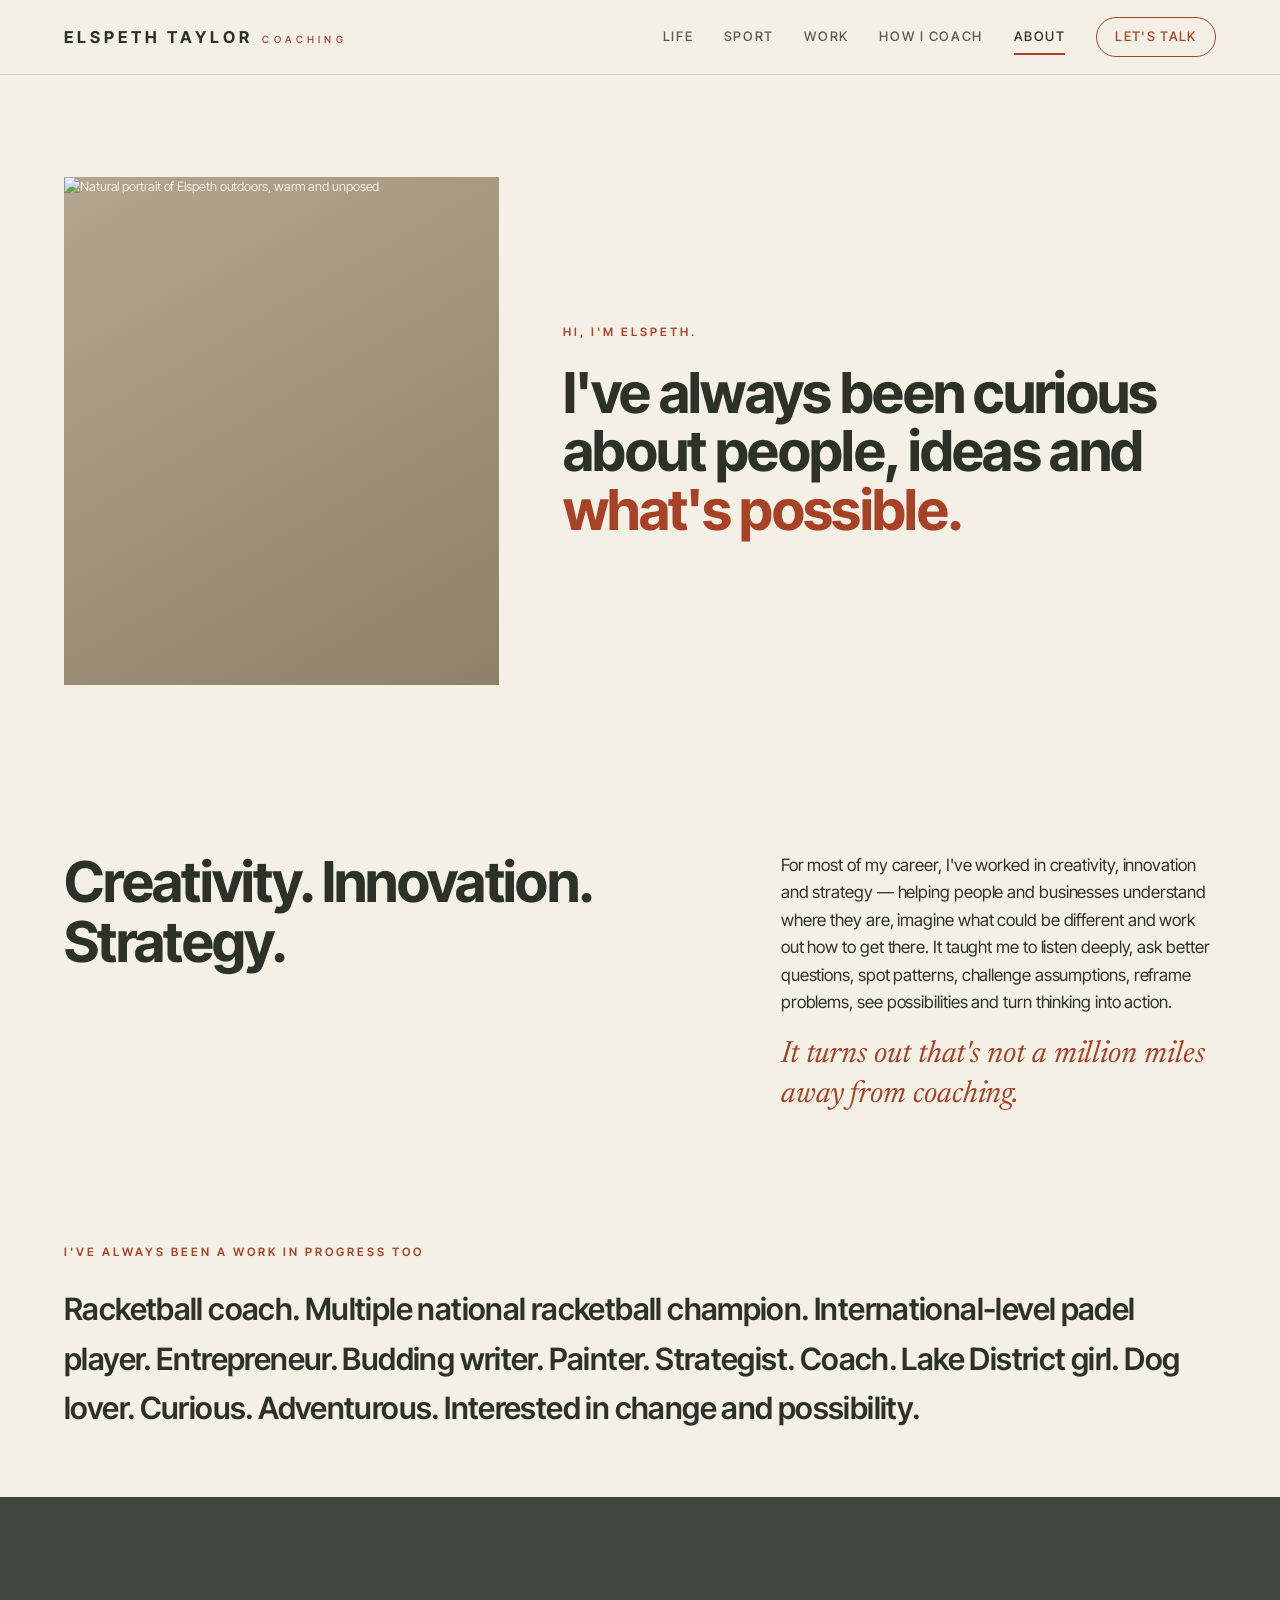
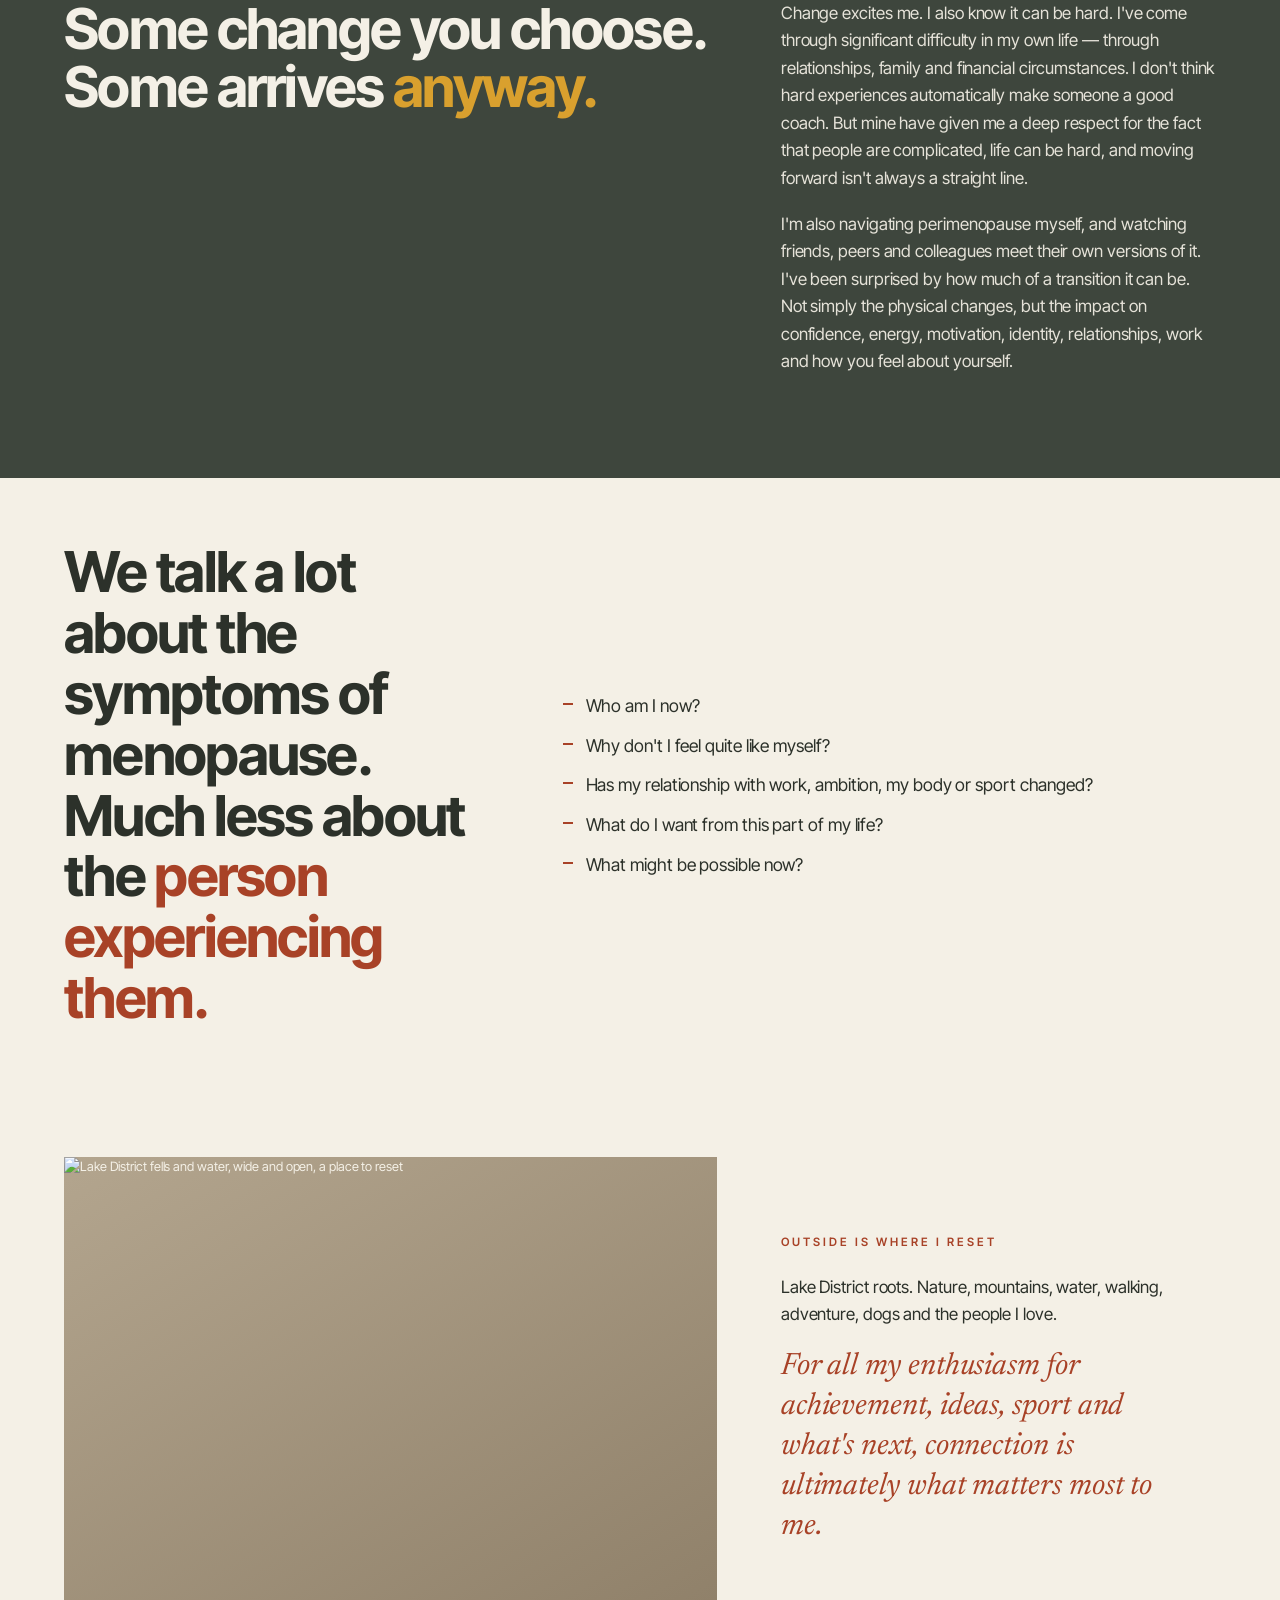
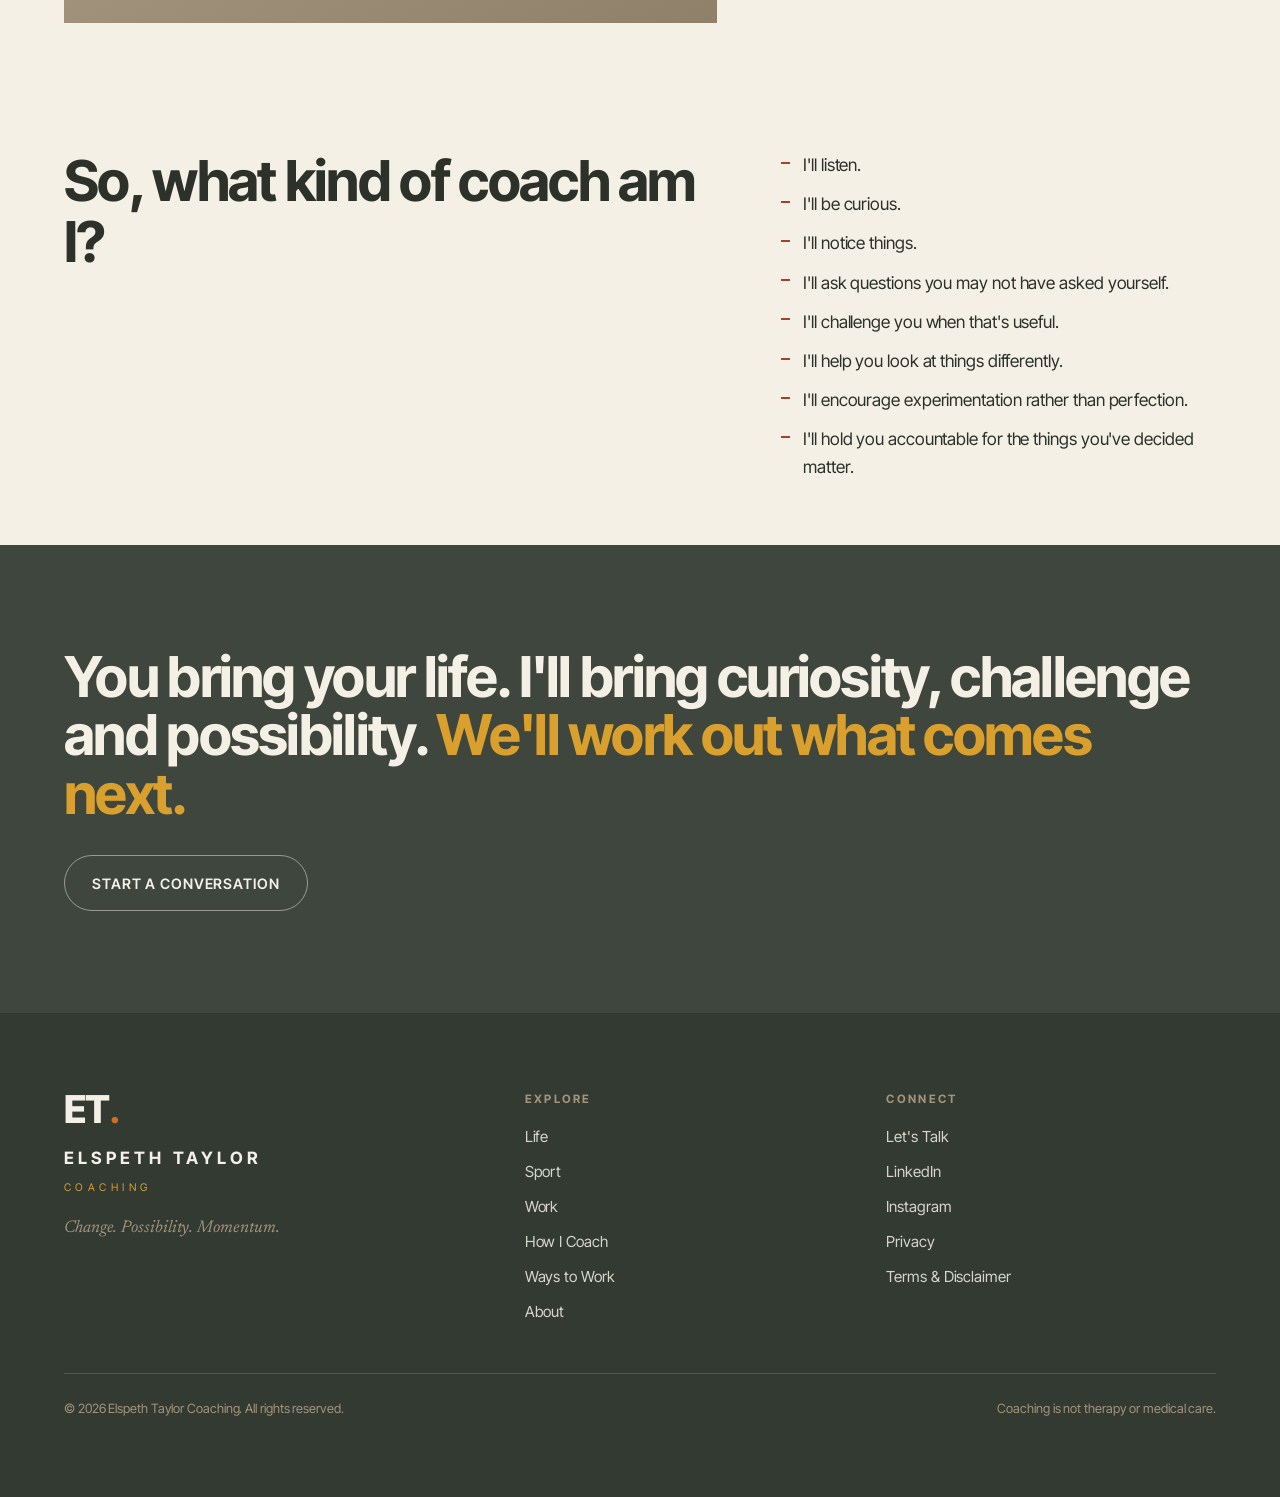
==== about.html @ 3a23cfb6 "Add files via upload" ====
<!DOCTYPE html>
<html lang="en-GB">
<head>
<meta charset="UTF-8">
<meta name="viewport" content="width=device-width, initial-scale=1.0">
<title>About Elspeth — Elspeth Taylor Coaching</title>
<meta name="description" content="Strategist, coach, competitor, creative, curious human. Elspeth Taylor on creativity and strategy, sport, midlife, perimenopause, the Lake District and what's possible now.">
<meta property="og:title" content="About — Elspeth Taylor Coaching">
<meta property="og:description" content="Hi, I'm Elspeth. I've always been curious about people, ideas and what's possible.">
<meta property="og:type" content="website">
<link rel="preconnect" href="https://fonts.googleapis.com">
<link rel="preconnect" href="https://fonts.gstatic.com" crossorigin>
<link href="https://fonts.googleapis.com/css2?family=Inter+Tight:ital,wght@0,400;0,500;0,600;0,700;0,800;1,400&family=Newsreader:ital,opsz,wght@1,6..72,400;0,6..72,500&display=swap" rel="stylesheet">
<link rel="stylesheet" href="styles.css">
</head>
<body>
<a href="#main" class="skip">Skip to content</a>
<header class="site">
  <div class="wrap bar">
    <a href="index.html" class="brand" aria-label="Elspeth Taylor Coaching — home">
      <span class="name">ELSPETH TAYLOR</span><span class="desc">Coaching</span><span class="et" aria-hidden="true">ET<b>.</b></span>
    </a>
    <button class="menu-btn" aria-expanded="false" aria-controls="mainnav">Menu</button>
    <nav class="main" id="mainnav" aria-label="Primary">
      <a href="life.html">Life</a><a href="sport.html">Sport</a><a href="work.html">Work</a><a href="how-i-coach.html">How I Coach</a><a href="about.html">About</a><a href="lets-talk.html" class="talk">Let's Talk</a>
    </nav>
  </div>
</header>

<main id="main">
  <section class="block">
    <div class="wrap grid-2 lean">
      <img class="art reveal" src="images/about-elspeth-portrait.jpg" alt="Natural portrait of Elspeth outdoors, warm and unposed" width="1200" height="1400" loading="eager" decoding="async" style="min-height:400px">
      <div class="stack reveal" style="align-self:center">
        <p class="eyebrow" style="color:var(--copper)">Hi, I'm Elspeth.</p>
        <h1 class="statement" style="color:var(--ink);font-size:var(--fs-h2)">I've always been curious about people, ideas and <span class="c">what's possible.</span></h1>
      </div>
    </div>
  </section>

  <section class="block tight">
    <div class="wrap grid-2 lean-r">
      <h2 class="pull reveal">Creativity. Innovation. Strategy.</h2>
      <div class="stack reveal measure-wide" style="align-self:center">
        <p>For most of my career, I've worked in creativity, innovation and strategy — helping people and businesses understand where they are, imagine what could be different and work out how to get there. It taught me to listen deeply, ask better questions, spot patterns, challenge assumptions, reframe problems, see possibilities and turn thinking into action.</p>
        <p class="aside" style="color:var(--copper)">It turns out that's not a million miles away from coaching.</p>
      </div>
    </div>
  </section>

  <section class="block tight">
    <div class="wrap">
      <p class="eyebrow reveal">I've always been a work in progress too</p>
      <p class="reveal" style="font-size:var(--fs-h3);font-weight:600;max-width:none;letter-spacing:-.02em">Racketball coach. Multiple national racketball champion. International-level padel player. Entrepreneur. Budding writer. Painter. Strategist. Coach. Lake District girl. Dog lover. Curious. Adventurous. Interested in change and possibility.</p>
    </div>
  </section>

  <section class="block band">
    <div class="wrap grid-2 lean-r">
      <h2 class="statement reveal" style="font-size:var(--fs-h2)">Some change you choose.<br>Some arrives <span class="c">anyway.</span></h2>
      <div class="stack reveal measure-wide" style="align-self:center">
        <p style="color:var(--ivory);opacity:.92">Change excites me. I also know it can be hard. I've come through significant difficulty in my own life — through relationships, family and financial circumstances. I don't think hard experiences automatically make someone a good coach. But mine have given me a deep respect for the fact that people are complicated, life can be hard, and moving forward isn't always a straight line.</p>
        <p style="color:var(--ivory);opacity:.92">I'm also navigating perimenopause myself, and watching friends, peers and colleagues meet their own versions of it. I've been surprised by how much of a transition it can be. Not simply the physical changes, but the impact on confidence, energy, motivation, identity, relationships, work and how you feel about yourself.</p>
      </div>
    </div>
  </section>

  <section class="block tight">
    <div class="wrap grid-2 lean">
      <h2 class="pull reveal">We talk a lot about the symptoms of menopause. Much less about the <span class="c">person experiencing them.</span></h2>
      <div class="reveal" style="align-self:center">
        <ul class="clean" style="font-size:1.1rem">
          <li>Who am I now?</li>
          <li>Why don't I feel quite like myself?</li>
          <li>Has my relationship with work, ambition, my body or sport changed?</li>
          <li>What do I want from this part of my life?</li>
          <li>What might be possible now?</li>
        </ul>
      </div>
    </div>
  </section>

  <section class="block tight">
    <div class="wrap grid-2 lean-r">
      <img class="art reveal" src="images/about-lakes-reset.jpg" alt="Lake District fells and water, wide and open, a place to reset" width="1400" height="1000" loading="lazy" decoding="async" style="min-height:300px">
      <div class="stack reveal" style="align-self:center">
        <p class="eyebrow" style="color:var(--copper)">Outside is where I reset</p>
        <p>Lake District roots. Nature, mountains, water, walking, adventure, dogs and the people I love.</p>
        <p class="aside" style="color:var(--copper)">For all my enthusiasm for achievement, ideas, sport and what's next, connection is ultimately what matters most to me.</p>
      </div>
    </div>
  </section>

  <section class="block tight">
    <div class="wrap grid-2 lean-r">
      <h2 class="pull reveal">So, what kind of coach am I?</h2>
      <div class="reveal" style="align-self:center">
        <ul class="clean" style="font-size:1.08rem">
          <li>I'll listen.</li>
          <li>I'll be curious.</li>
          <li>I'll notice things.</li>
          <li>I'll ask questions you may not have asked yourself.</li>
          <li>I'll challenge you when that's useful.</li>
          <li>I'll help you look at things differently.</li>
          <li>I'll encourage experimentation rather than perfection.</li>
          <li>I'll hold you accountable for the things you've decided matter.</li>
        </ul>
      </div>
    </div>
  </section>

  <section class="block band">
    <div class="wrap">
      <h2 class="statement reveal" style="font-size:var(--fs-h2)">You bring your life. I'll bring curiosity, challenge and possibility. <span class="c">We'll work out what comes next.</span></h2>
      <div class="reveal" style="margin-top:2rem"><a href="lets-talk.html" class="btn btn-light">Start a conversation</a></div>
    </div>
  </section>
</main>

<footer class="site">
  <div class="wrap">
    <div class="top">
      <div><div class="et-mark" aria-hidden="true">ET<b>.</b></div><div class="name">ELSPETH TAYLOR</div><div class="desc">Coaching</div><div class="sig">Change. Possibility. Momentum.</div></div>
      <div><h5>Explore</h5><div class="fnav"><a href="life.html">Life</a><a href="sport.html">Sport</a><a href="work.html">Work</a><a href="how-i-coach.html">How I Coach</a><a href="ways-to-work.html">Ways to Work</a><a href="about.html">About</a></div></div>
      <div><h5>Connect</h5><div class="fnav"><a href="lets-talk.html">Let's Talk</a><a href="#" aria-label="LinkedIn (add link)">LinkedIn</a><a href="#" aria-label="Instagram (add link)">Instagram</a><a href="privacy.html">Privacy</a><a href="terms.html">Terms &amp; Disclaimer</a></div></div>
    </div>
    <div class="legal"><span>© <span id="yr"></span> Elspeth Taylor Coaching. All rights reserved.</span><span>Coaching is not therapy or medical care.</span></div>
  </div>
</footer>
<script src="script.js"></script>
</body>
</html>
---- styles.css ----
:root{
  --ivory:#F4F0E6;
  --olive:#3E463D;
  --olive-deep:#333A31;
  --copper:#A84227;
  --burnt:#D76A27;
  --ochre:#D9A02E;
  --taupe:#A2947D;
  --ink:#2C312A;
  --ivory-2:#EAE4D6;
  --line:rgba(62,70,61,.18);
  --sans:'Inter Tight', system-ui, -apple-system, sans-serif;
  --serif:'Newsreader', Georgia, serif;
  --wrap:1280px;
  --gutter:clamp(1.25rem,5vw,5rem);
  --fs-hero:clamp(2.9rem,8.5vw,7.5rem);
  --fs-display:clamp(2.2rem,6vw,5rem);
  --fs-h2:clamp(1.9rem,4.4vw,3.6rem);
  --fs-h3:clamp(1.35rem,2.4vw,2.1rem);
  --fs-lead:clamp(1.2rem,1.9vw,1.6rem);
}
*{box-sizing:border-box;margin:0;padding:0}
html{scroll-behavior:smooth}
body{font-family:var(--sans);background:var(--ivory);color:var(--ink);font-size:1.0625rem;line-height:1.62;font-weight:400;-webkit-font-smoothing:antialiased;letter-spacing:-.005em}
::selection{background:var(--copper);color:var(--ivory)}
a{color:inherit;text-decoration:none}
img{max-width:100%;display:block}

.skip{position:absolute;left:-999px;top:0;background:var(--olive);color:var(--ivory);padding:.7rem 1.1rem;z-index:200}
.skip:focus{left:.6rem;top:.6rem}

.wrap{max-width:var(--wrap);margin:0 auto;padding-inline:var(--gutter)}

/* header */
header.site{position:sticky;top:0;z-index:100;background:rgba(244,240,230,.86);backdrop-filter:blur(10px);border-bottom:1px solid var(--line)}
.bar{display:flex;align-items:center;justify-content:space-between;gap:1rem;height:74px}
.brand{display:flex;align-items:baseline;gap:.6rem;line-height:1}
.brand .name{font-weight:700;font-size:1.02rem;letter-spacing:.24em;color:var(--ink)}
.brand .desc{font-weight:500;font-size:.62rem;letter-spacing:.42em;color:var(--copper);text-transform:uppercase}
.brand .et{display:none;font-weight:800;font-size:1.35rem;letter-spacing:-.04em}
.brand .et b{color:var(--copper)}
nav.main{display:flex;align-items:center;gap:clamp(1rem,2.4vw,2.3rem)}
nav.main a{font-size:.82rem;font-weight:500;letter-spacing:.12em;text-transform:uppercase;padding:.35rem 0;position:relative;color:var(--ink);opacity:.78;transition:opacity .25s}
nav.main a:hover{opacity:1}
nav.main a.active{opacity:1}
nav.main a.active::after{content:"";position:absolute;left:0;right:0;bottom:-2px;height:2px;background:var(--copper)}
nav.main a.talk{color:var(--copper);opacity:1;border:1px solid var(--copper);border-radius:999px;padding:.5rem 1.15rem;letter-spacing:.1em}
nav.main a.talk:hover{background:var(--copper);color:var(--ivory)}
nav.main a.talk::after{display:none}
.menu-btn{display:none;background:none;border:0;cursor:pointer;font-family:var(--sans);font-size:.8rem;letter-spacing:.14em;text-transform:uppercase;color:var(--ink)}

/* sections */
main{display:block}
section.block{padding-block:clamp(3.5rem,8vw,7rem)}
section.block.tight{padding-block:clamp(2.5rem,5vw,4rem)}

.eyebrow{font-size:.72rem;font-weight:600;letter-spacing:.26em;text-transform:uppercase;color:var(--copper);margin-bottom:1.4rem}
h1,h2,h3{font-weight:700;line-height:1.02;letter-spacing:-.025em}
p.lead{font-size:var(--fs-lead);line-height:1.45;max-width:34ch;color:var(--olive)}
p{max-width:62ch}
.measure-wide p{max-width:70ch}

/* hero */
.hero{min-height:calc(100svh - 74px);display:grid;grid-template-columns:1.15fr .85fr;align-items:stretch}
.hero-copy{display:flex;flex-direction:column;justify-content:center;padding:clamp(2rem,5vw,4rem) var(--gutter);padding-left:max(var(--gutter),calc((100vw - var(--wrap))/2 + var(--gutter)))}
.hero h1{font-size:var(--fs-hero);font-weight:800;letter-spacing:-.03em}
.hero h1 .p{color:var(--copper)}
.hero .sub{font-size:var(--fs-lead);margin-top:1.6rem;max-width:30ch;color:var(--olive)}
.hero .say{margin-top:1.1rem;max-width:44ch;color:var(--olive);opacity:.9}
.hero .cta-row{margin-top:2.4rem;display:flex;gap:1rem;flex-wrap:wrap;align-items:center}
.hero-art{position:relative;overflow:hidden}

/* buttons */
.btn{display:inline-flex;align-items:center;gap:.6rem;font-weight:600;font-size:.9rem;letter-spacing:.06em;text-transform:uppercase;padding:.95rem 1.7rem;border-radius:999px;cursor:pointer;transition:transform .2s,background .2s,color .2s;border:1px solid transparent}
.btn-primary{background:var(--copper);color:var(--ivory)}
.btn-primary:hover{background:var(--olive)}
.btn-ghost{border-color:var(--olive);color:var(--olive)}
.btn-ghost:hover{background:var(--olive);color:var(--ivory)}
.btn-light{border-color:rgba(244,240,230,.5);color:var(--ivory)}
.btn-light:hover{background:var(--ivory);color:var(--olive)}
.textlink{font-weight:600;letter-spacing:.02em;border-bottom:2px solid var(--copper);padding-bottom:2px;transition:color .2s,border-color .2s}
.textlink:hover{color:var(--copper)}

/* real photos fill their slots and crop gracefully */
img.hero-art,img.art{width:100%;height:100%;object-fit:cover;display:block;background:linear-gradient(150deg,#b3a58e,#8f8069);color:var(--ivory);font-size:.8rem}
img.hero-art{min-height:44vh}
img.art{min-height:260px}
.hero-art,.art{overflow:hidden}

/* image fields (art-directed placeholders — replace with real photography) */
.field{position:relative;overflow:hidden;background:var(--taupe);color:var(--ivory);min-height:100%}
.field::after{content:attr(data-label);position:absolute;left:1.1rem;bottom:.9rem;font-size:.66rem;letter-spacing:.22em;text-transform:uppercase;opacity:.85;font-weight:600}
.field.f-olive{background:linear-gradient(150deg,#4a5347,#2f352d)}
.field.f-copper{background:linear-gradient(150deg,#b8532f,#8a3620)}
.field.f-burnt{background:linear-gradient(150deg,#e07b34,#b4531f)}
.field.f-taupe{background:linear-gradient(150deg,#b3a58e,#8f8069)}
.field.f-ochre{background:linear-gradient(150deg,#e0ab3d,#b98216);color:var(--olive-deep)}
.field .ph{position:absolute;inset:0;display:grid;place-items:center;font-family:var(--serif);font-style:italic;font-size:clamp(1rem,2vw,1.5rem);opacity:.5;padding:2rem;text-align:center}

/* colour-field band */
.band{background:var(--olive);color:var(--ivory)}
.band .eyebrow{color:var(--ochre)}
.band .rule{border-color:rgba(244,240,230,.25)}
.statement{font-size:var(--fs-display);font-weight:700;line-height:1.04;letter-spacing:-.03em}
.statement .c{color:var(--copper)}
.band .statement .c{color:var(--ochre)}

/* three ways in */
.door{display:grid;grid-template-columns:1fr 1fr;min-height:min(72vh,640px);border-top:1px solid var(--line)}
.door:last-child{border-bottom:1px solid var(--line)}
.door .txt{display:flex;flex-direction:column;justify-content:center;padding:clamp(2.2rem,5vw,4.5rem) var(--gutter)}
.door:nth-child(even) .txt{order:2}
.door h3{font-size:var(--fs-display);font-weight:800;letter-spacing:-.03em}
.door .num{font-family:var(--serif);font-style:italic;color:var(--copper);font-size:1.1rem;margin-bottom:1rem}
.door .tags{margin:1.3rem 0 2rem;font-size:.9rem;letter-spacing:.02em;color:var(--taupe);max-width:40ch}
.door .art{min-height:280px}

/* layout helpers */
.split-wrap{display:grid;grid-template-columns:.9fr 1.1fr;gap:clamp(2rem,5vw,4.5rem);align-items:center}
.grid-2{display:grid;grid-template-columns:1fr 1fr;gap:clamp(2rem,5vw,4.5rem)}
.grid-2.lean{grid-template-columns:.8fr 1.2fr}
.grid-2.lean-r{grid-template-columns:1.2fr .8fr}
.rule{height:1px;background:var(--line);border:0;margin-block:clamp(2rem,4vw,3.5rem)}
.stack>*+*{margin-top:1.15rem}
.prompts{display:flex;flex-direction:column;gap:0}
.prompts p{font-size:var(--fs-h3);font-weight:600;letter-spacing:-.02em;color:var(--ink);max-width:22ch;padding-block:clamp(1rem,2.2vw,1.7rem);border-bottom:1px solid var(--line)}
.prompts p:first-child{border-top:1px solid var(--line)}
.prompts p .q{color:var(--copper)}
ul.clean{list-style:none;display:flex;flex-direction:column;gap:.7rem;max-width:60ch}
ul.clean li{padding-left:1.4rem;position:relative}
ul.clean li::before{content:"";position:absolute;left:0;top:.62em;width:.6rem;height:2px;background:var(--copper)}
.two-lists{display:grid;grid-template-columns:1fr 1fr;gap:clamp(2rem,5vw,4rem)}
.two-lists h4{font-size:1rem;letter-spacing:.16em;text-transform:uppercase;margin-bottom:1.2rem;font-weight:600}
.two-lists .isnt li::before{background:var(--taupe)}

.pull{font-size:var(--fs-h2);font-weight:700;line-height:1.08;letter-spacing:-.03em;max-width:20ch}
.pull .c{color:var(--copper)}
.aside{font-family:var(--serif);font-style:italic;font-size:var(--fs-h3);line-height:1.3;color:var(--olive);max-width:24ch;font-weight:400}

/* ways to work */
.ways{display:grid;grid-template-columns:repeat(2,1fr);gap:0;border-top:1px solid var(--line)}
.way{padding:clamp(1.8rem,3.5vw,2.8rem) 0;border-bottom:1px solid var(--line);padding-right:2rem}
.way:nth-child(odd){border-right:1px solid var(--line);padding-right:clamp(1.8rem,3.5vw,2.8rem)}
.way:nth-child(even){padding-left:clamp(1.8rem,3.5vw,2.8rem)}
.way h3{font-size:var(--fs-h3);font-weight:700;letter-spacing:-.02em}
.way .rmk{font-family:var(--serif);font-style:italic;color:var(--copper);margin:.4rem 0 .9rem}
.way p{color:var(--olive);max-width:44ch}

/* form */
form.enq{display:grid;gap:1.4rem;max-width:640px}
.fld{display:flex;flex-direction:column;gap:.5rem}
.fld label{font-size:.82rem;letter-spacing:.06em;font-weight:600;color:var(--olive)}
.fld input,.fld textarea,.fld select{font-family:var(--sans);font-size:1rem;padding:.85rem 1rem;border:1px solid var(--line);background:var(--ivory);color:var(--ink);border-radius:6px}
.fld input:focus,.fld textarea:focus,.fld select:focus{outline:2px solid var(--copper);outline-offset:1px;border-color:transparent}
.fld textarea{min-height:120px;resize:vertical}
.chips{display:flex;gap:.6rem;flex-wrap:wrap}
.chips label{display:inline-flex;align-items:center;gap:.4rem;border:1px solid var(--line);border-radius:999px;padding:.5rem 1rem;font-size:.85rem;cursor:pointer}
.note-min{font-size:.85rem;color:var(--taupe)}

/* footer */
footer.site{background:var(--olive-deep);color:var(--ivory);padding-block:clamp(3rem,6vw,5rem)}
footer .top{display:grid;grid-template-columns:1.3fr 1fr 1fr;gap:2rem}
footer .et-mark{font-weight:800;font-size:2.4rem;letter-spacing:-.04em;line-height:1}
footer .et-mark b{color:var(--burnt)}
footer .name{font-weight:700;letter-spacing:.24em;margin-top:1rem}
footer .desc{font-size:.66rem;letter-spacing:.42em;text-transform:uppercase;color:var(--ochre);margin-top:.4rem}
footer .sig{font-family:var(--serif);font-style:italic;color:var(--taupe);margin-top:1.2rem}
footer h5{font-size:.72rem;letter-spacing:.2em;text-transform:uppercase;color:var(--taupe);margin-bottom:1rem}
footer .fnav{display:flex;flex-direction:column;gap:.65rem}
footer .fnav a{opacity:.85;font-size:.95rem}
footer .fnav a:hover{opacity:1;color:var(--burnt)}
footer .legal{margin-top:3rem;padding-top:1.6rem;border-top:1px solid rgba(244,240,230,.16);display:flex;justify-content:space-between;gap:1rem;flex-wrap:wrap;font-size:.8rem;color:var(--taupe)}

/* reveal */
.reveal{opacity:0;transform:translateY(18px);transition:opacity .7s ease,transform .7s ease}
.reveal.in{opacity:1;transform:none}

/* mobile */
@media(max-width:900px){
  .hero{grid-template-columns:1fr;min-height:auto}
  .hero-art{min-height:44vh;order:-1}
  .hero-copy{padding-block:clamp(2.5rem,8vw,3.5rem)}
  .grid-2,.grid-2.lean,.grid-2.lean-r,.split-wrap{grid-template-columns:1fr;gap:2rem}
  .door{grid-template-columns:1fr}
  .door:nth-child(even) .txt{order:0}
  .door .art{min-height:220px;order:-1}
  .ways{grid-template-columns:1fr}
  .way,.way:nth-child(odd){border-right:0;padding-left:0;padding-right:0}
  .way:nth-child(even){padding-left:0}
  .two-lists{grid-template-columns:1fr}
  footer .top{grid-template-columns:1fr}
  .brand .name,.brand .desc{display:none}
  .brand .et{display:block}
  .menu-btn{display:block}
  nav.main{position:fixed;inset:74px 0 auto 0;background:var(--ivory);flex-direction:column;align-items:flex-start;gap:0;padding:1rem var(--gutter) 2rem;border-bottom:1px solid var(--line);transform:translateY(-120%);transition:transform .35s ease;height:auto}
  nav.main.open{transform:none}
  nav.main a{width:100%;padding:1rem 0;font-size:1rem;border-bottom:1px solid var(--line)}
  nav.main a.talk{border:0;border-radius:0;padding:1rem 0;color:var(--copper)}
  nav.main a.active::after{display:none}
}
@media(prefers-reduced-motion:reduce){
  *{scroll-behavior:auto!important}
  .reveal{opacity:1;transform:none;transition:none}
}
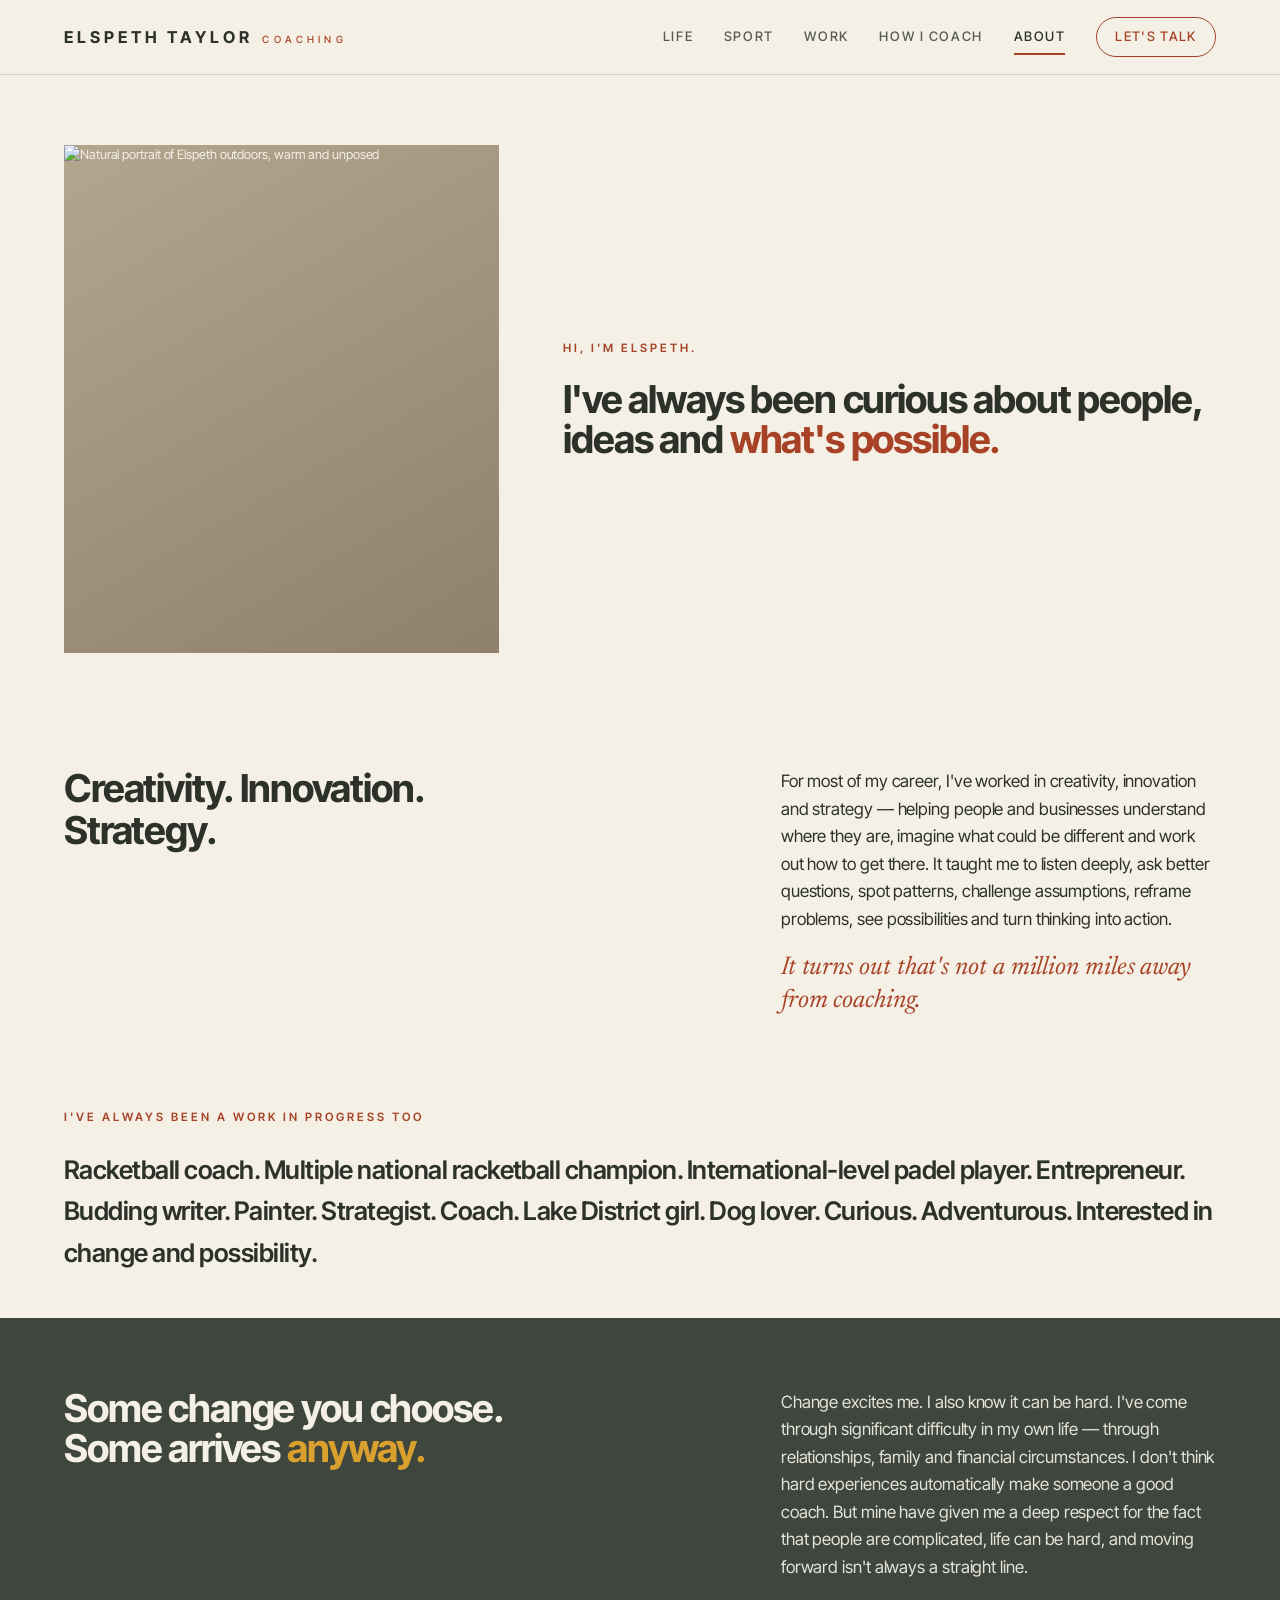
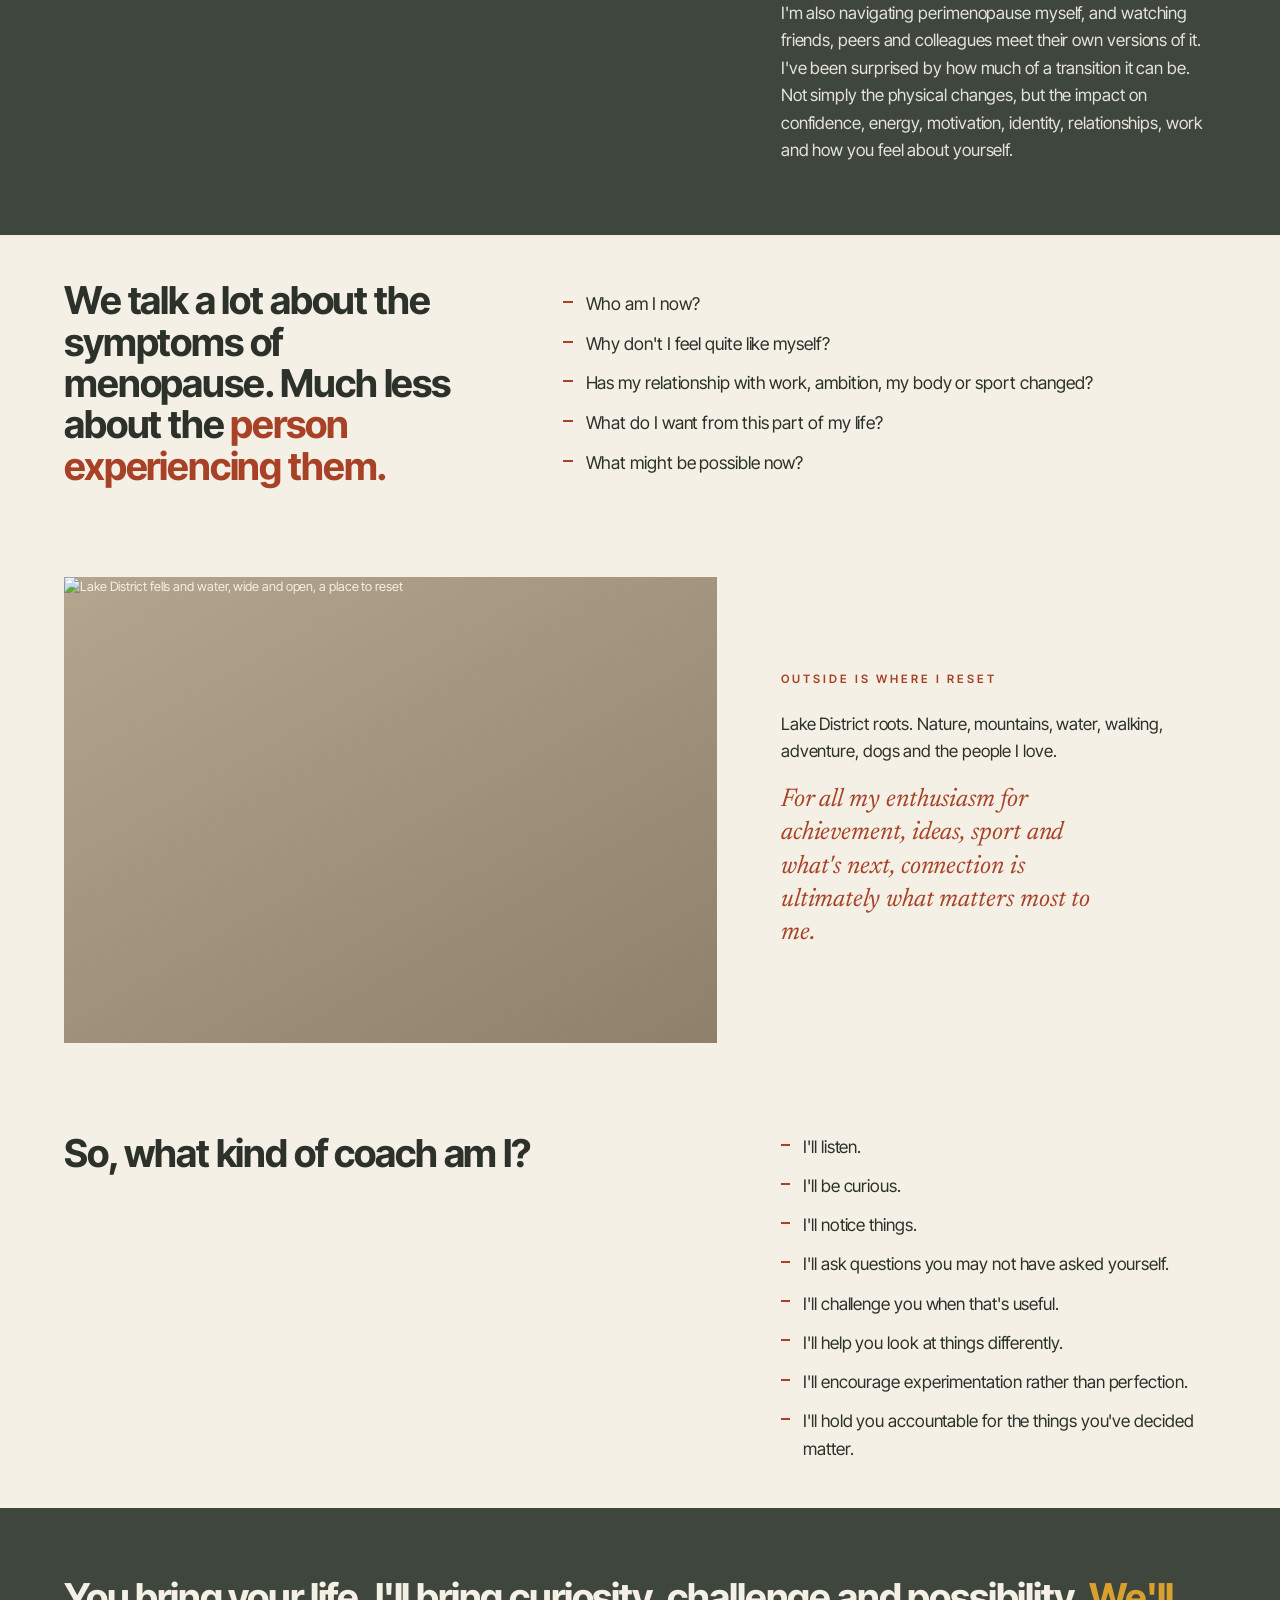
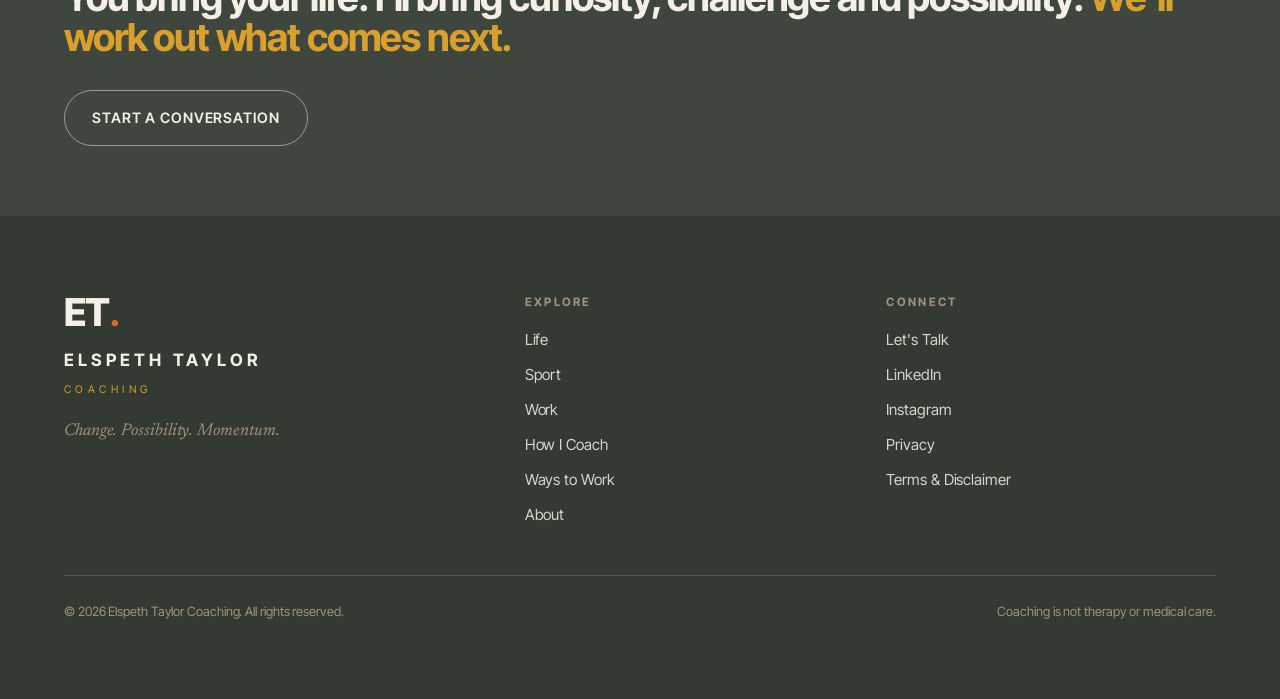
==== commit f2e1edcc: "Add files via upload" ====
--- a/about.html
+++ b/about.html
@@ -30,7 +30,7 @@
 <main id="main">
   <section class="block">
     <div class="wrap grid-2 lean">
-      <img class="art reveal" src="images/about-elspeth-portrait.jpg" alt="Natural portrait of Elspeth outdoors, warm and unposed" width="1200" height="1400" loading="eager" decoding="async" style="min-height:400px">
+      <img class="art reveal" src="images/about-elspeth-portrait.JPG" alt="Natural portrait of Elspeth outdoors, warm and unposed" width="1200" height="1400" loading="eager" decoding="async" style="min-height:400px">
       <div class="stack reveal" style="align-self:center">
         <p class="eyebrow" style="color:var(--copper)">Hi, I'm Elspeth.</p>
         <h1 class="statement" style="color:var(--ink);font-size:var(--fs-h2)">I've always been curious about people, ideas and <span class="c">what's possible.</span></h1>
@@ -82,7 +82,7 @@
 
   <section class="block tight">
     <div class="wrap grid-2 lean-r">
-      <img class="art reveal" src="images/about-lakes-reset.jpg" alt="Lake District fells and water, wide and open, a place to reset" width="1400" height="1000" loading="lazy" decoding="async" style="min-height:300px">
+      <img class="art reveal" src="images/about-lakes-reset.JPG" alt="Lake District fells and water, wide and open, a place to reset" width="1400" height="1000" loading="lazy" decoding="async" style="min-height:300px">
       <div class="stack reveal" style="align-self:center">
         <p class="eyebrow" style="color:var(--copper)">Outside is where I reset</p>
         <p>Lake District roots. Nature, mountains, water, walking, adventure, dogs and the people I love.</p>
--- a/styles.css
+++ b/styles.css
@@ -13,11 +13,11 @@
   --serif:'Newsreader', Georgia, serif;
   --wrap:1280px;
   --gutter:clamp(1.25rem,5vw,5rem);
-  --fs-hero:clamp(2.9rem,8.5vw,7.5rem);
-  --fs-display:clamp(2.2rem,6vw,5rem);
-  --fs-h2:clamp(1.9rem,4.4vw,3.6rem);
-  --fs-h3:clamp(1.35rem,2.4vw,2.1rem);
-  --fs-lead:clamp(1.2rem,1.9vw,1.6rem);
+  --fs-hero:clamp(2.3rem,5.2vw,4.4rem);
+  --fs-display:clamp(1.9rem,3.8vw,3.1rem);
+  --fs-h2:clamp(1.6rem,3vw,2.5rem);
+  --fs-h3:clamp(1.25rem,2vw,1.7rem);
+  --fs-lead:clamp(1.1rem,1.5vw,1.35rem);
 }
 *{box-sizing:border-box;margin:0;padding:0}
 html{scroll-behavior:smooth}
@@ -51,8 +51,8 @@
 
 /* sections */
 main{display:block}
-section.block{padding-block:clamp(3.5rem,8vw,7rem)}
-section.block.tight{padding-block:clamp(2.5rem,5vw,4rem)}
+section.block{padding-block:clamp(2.75rem,5.5vw,4.75rem)}
+section.block.tight{padding-block:clamp(2rem,3.5vw,3rem)}
 
 .eyebrow{font-size:.72rem;font-weight:600;letter-spacing:.26em;text-transform:uppercase;color:var(--copper);margin-bottom:1.4rem}
 h1,h2,h3{font-weight:700;line-height:1.02;letter-spacing:-.025em}
@@ -61,7 +61,7 @@
 .measure-wide p{max-width:70ch}
 
 /* hero */
-.hero{min-height:calc(100svh - 74px);display:grid;grid-template-columns:1.15fr .85fr;align-items:stretch}
+.hero{min-height:min(74vh,600px);display:grid;grid-template-columns:1.1fr .9fr;align-items:stretch}
 .hero-copy{display:flex;flex-direction:column;justify-content:center;padding:clamp(2rem,5vw,4rem) var(--gutter);padding-left:max(var(--gutter),calc((100vw - var(--wrap))/2 + var(--gutter)))}
 .hero h1{font-size:var(--fs-hero);font-weight:800;letter-spacing:-.03em}
 .hero h1 .p{color:var(--copper)}
@@ -106,7 +106,7 @@
 .band .statement .c{color:var(--ochre)}
 
 /* three ways in */
-.door{display:grid;grid-template-columns:1fr 1fr;min-height:min(72vh,640px);border-top:1px solid var(--line)}
+.door{display:grid;grid-template-columns:1fr 1fr;min-height:min(54vh,440px);border-top:1px solid var(--line)}
 .door:last-child{border-bottom:1px solid var(--line)}
 .door .txt{display:flex;flex-direction:column;justify-content:center;padding:clamp(2.2rem,5vw,4.5rem) var(--gutter)}
 .door:nth-child(even) .txt{order:2}
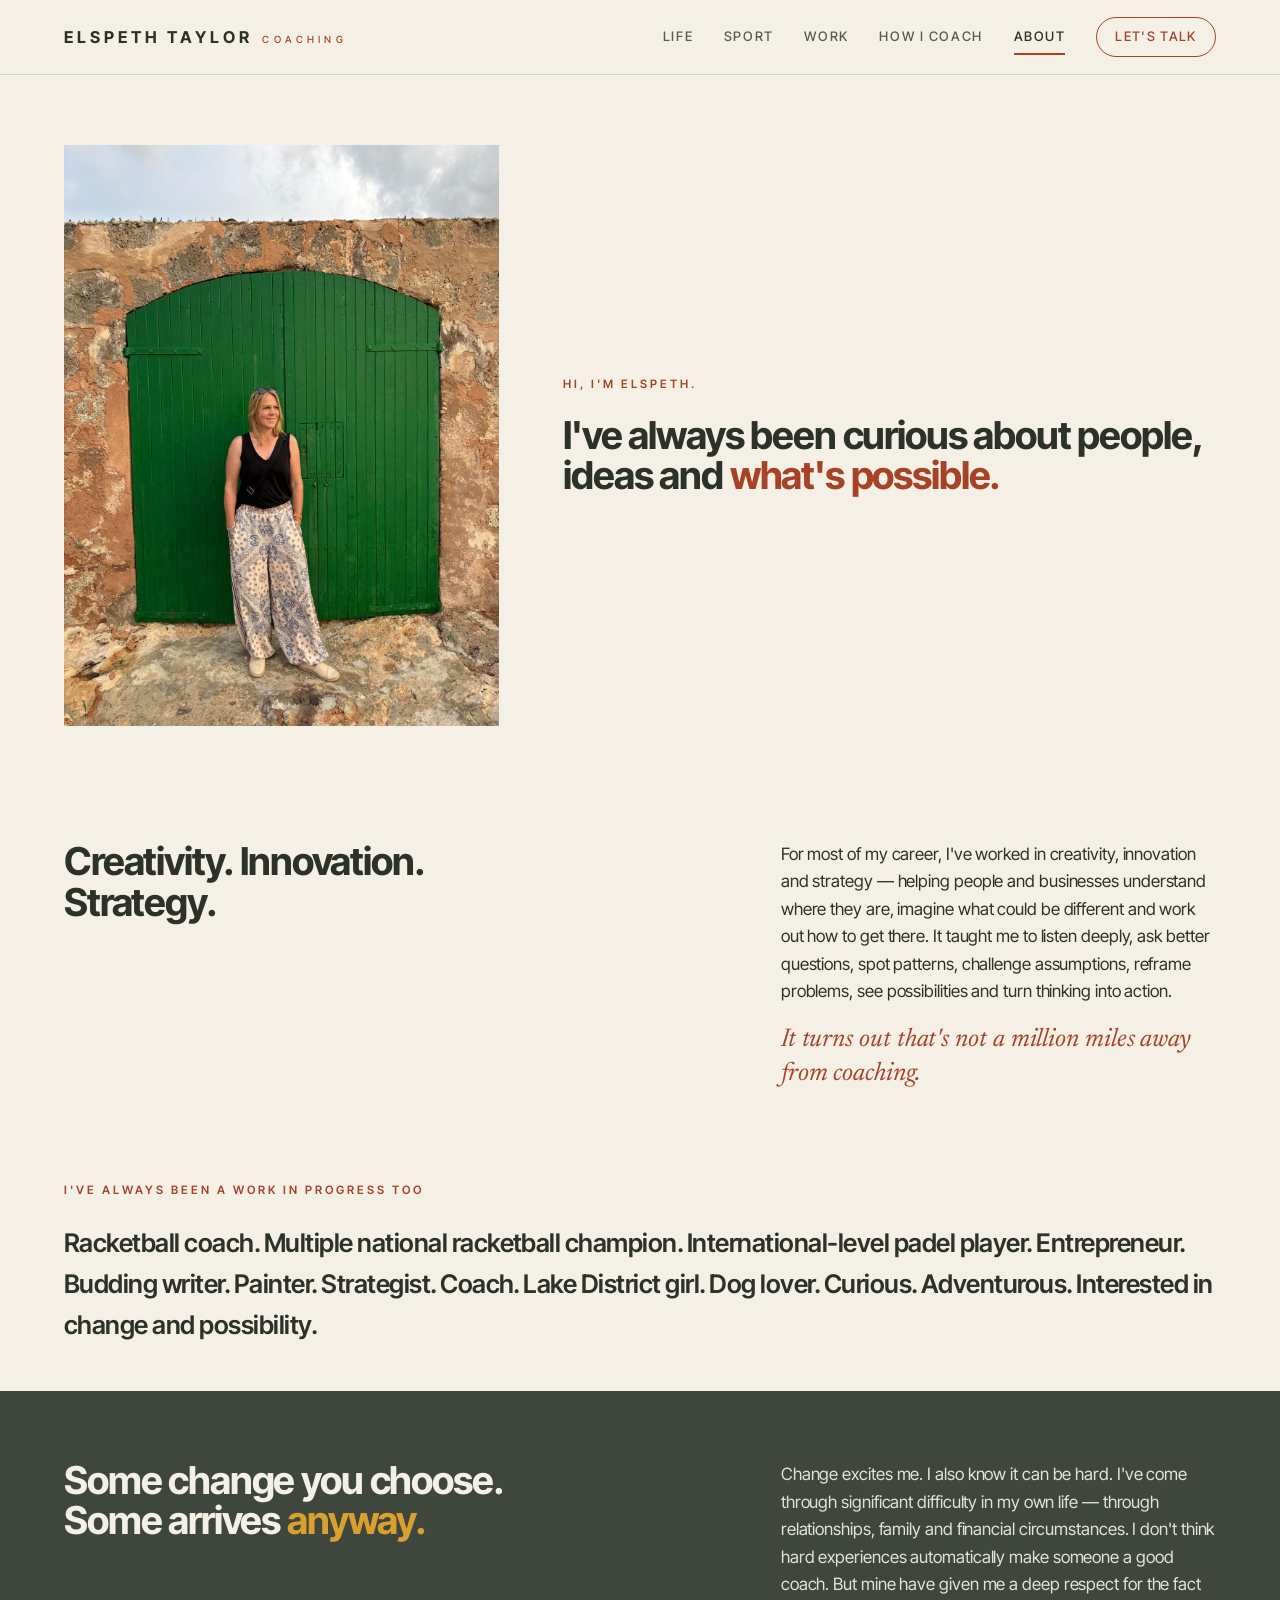
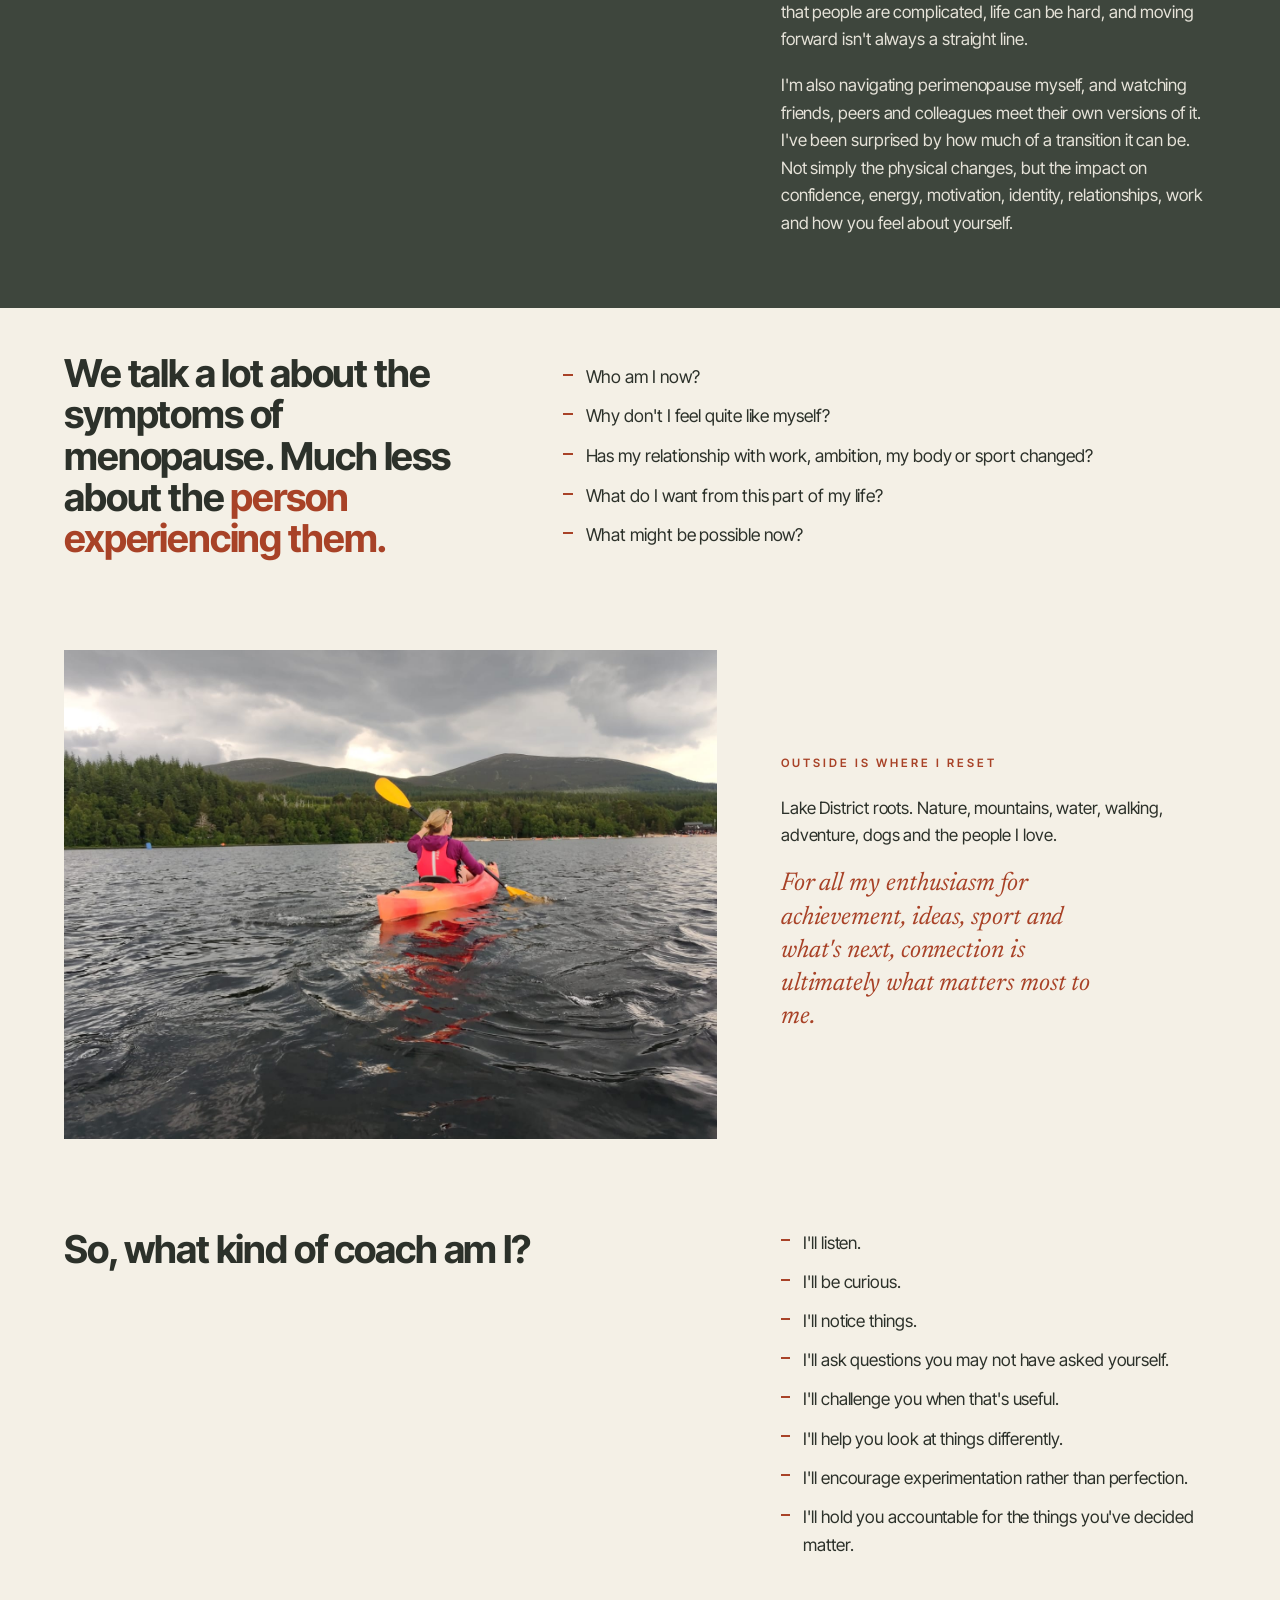
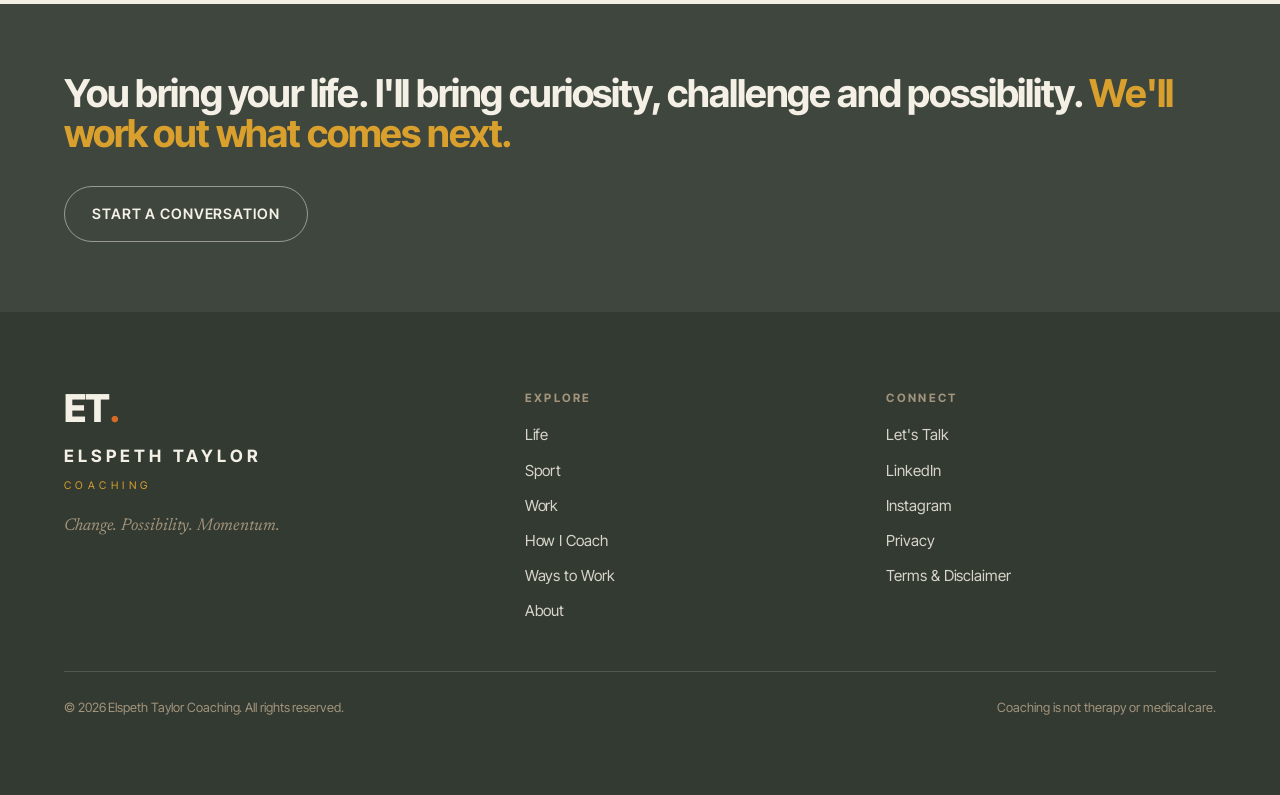
==== commit ca80a302: "Add files via upload" ====
--- a/about.html
+++ b/about.html
@@ -30,7 +30,7 @@
 <main id="main">
   <section class="block">
     <div class="wrap grid-2 lean">
-      <img class="art reveal" src="images/about-elspeth-portrait.JPG" alt="Natural portrait of Elspeth outdoors, warm and unposed" width="1200" height="1400" loading="eager" decoding="async" style="min-height:400px">
+      <img class="art reveal" src="images/about-elspeth-portrait.jpg" alt="Natural portrait of Elspeth outdoors, warm and unposed" width="1200" height="1400" loading="eager" decoding="async" style="min-height:400px">
       <div class="stack reveal" style="align-self:center">
         <p class="eyebrow" style="color:var(--copper)">Hi, I'm Elspeth.</p>
         <h1 class="statement" style="color:var(--ink);font-size:var(--fs-h2)">I've always been curious about people, ideas and <span class="c">what's possible.</span></h1>
@@ -82,7 +82,7 @@
 
   <section class="block tight">
     <div class="wrap grid-2 lean-r">
-      <img class="art reveal" src="images/about-lakes-reset.JPG" alt="Lake District fells and water, wide and open, a place to reset" width="1400" height="1000" loading="lazy" decoding="async" style="min-height:300px">
+      <img class="art reveal" src="images/about-lakes-reset.jpg" alt="Lake District fells and water, wide and open, a place to reset" width="1400" height="1000" loading="lazy" decoding="async" style="min-height:300px">
       <div class="stack reveal" style="align-self:center">
         <p class="eyebrow" style="color:var(--copper)">Outside is where I reset</p>
         <p>Lake District roots. Nature, mountains, water, walking, adventure, dogs and the people I love.</p>
